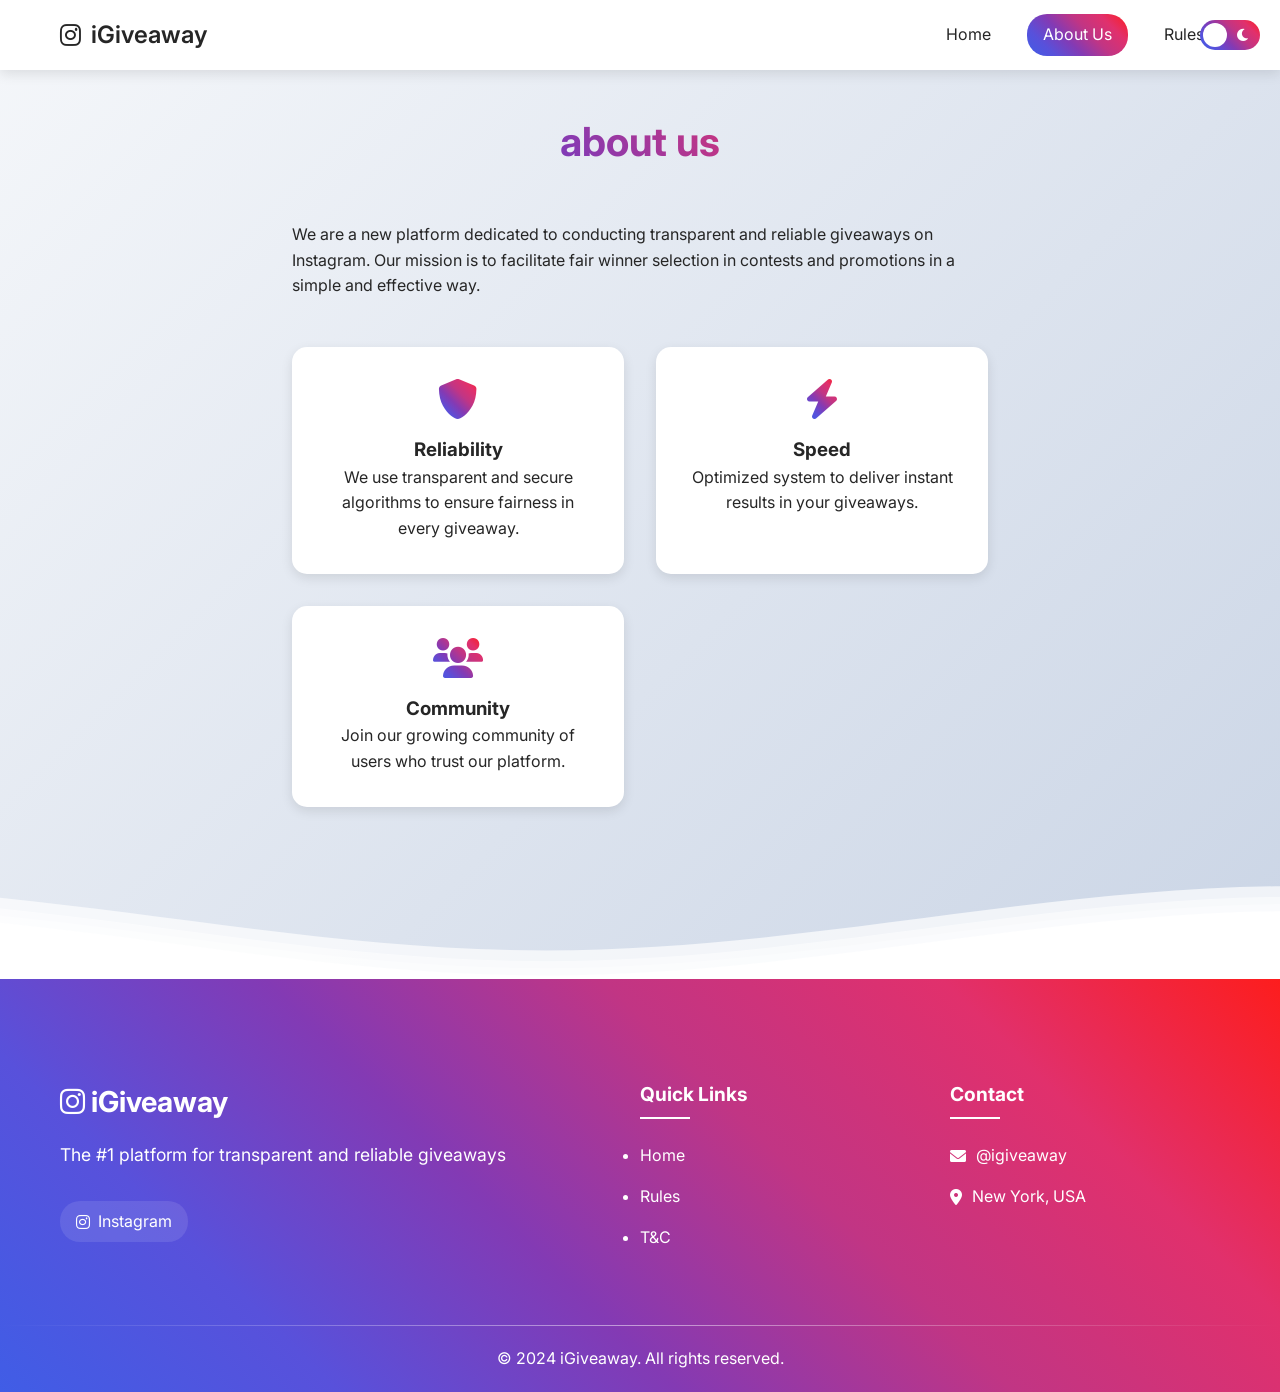
==== about.html @ 2899db37 "Add files via upload" ====
<!DOCTYPE html>
<html lang="en">
<head>
    <meta charset="UTF-8">
    <meta name="viewport" content="width=device-width, initial-scale=1.0">
    <title>About Us - iGiveaway</title>
    <link rel="stylesheet" href="index.css">
    <link href="https://fonts.googleapis.com/css2?family=Inter:wght@400;600;700&display=swap" rel="stylesheet">
    <link rel="stylesheet" href="https://cdnjs.cloudflare.com/ajax/libs/font-awesome/6.0.0/css/all.min.css">
</head>
<body>
    <header class="main-header">
        <nav>
            <div class="logo">
                <i class="fab fa-instagram"></i>
                <span>iGiveaway</span>
            </div>
            <div class="nav-links">
                <a href="index.html">Home</a>
                <a href="about.html" class="active">About Us</a>
                <a href="rules.html">Rules</a>
            </div>
            <div class="theme-switch">
                <input type="checkbox" id="theme-toggle">
                <label for="theme-toggle" class="switch">
                    <i class="fas fa-sun"></i>
                    <i class="fas fa-moon"></i>
                </label>
            </div>
        </nav>
    </header>

    <div class="container">
        <main>
            <h1>About Us</h1>
            <div class="about-content">
                <p>We are a new platform dedicated to conducting transparent and reliable giveaways on Instagram. Our mission is to facilitate fair winner selection in contests and promotions in a simple and effective way.</p>
                
                <div class="features">
                    <div class="feature-card">
                        <i class="fas fa-shield-alt"></i>
                        <h3>Reliability</h3>
                        <p>We use transparent and secure algorithms to ensure fairness in every giveaway.</p>
                    </div>
                    
                    <div class="feature-card">
                        <i class="fas fa-bolt"></i>
                        <h3>Speed</h3>
                        <p>Optimized system to deliver instant results in your giveaways.</p>
                    </div>
                    
                    <div class="feature-card">
                        <i class="fas fa-users"></i>
                        <h3>Community</h3>
                        <p>Join our growing community of users who trust our platform.</p>
                    </div>
                </div>
            </div>
        </main>
    </div>

    <footer class="main-footer">
        <div class="footer-waves">
            <svg class="waves" xmlns="http://www.w3.org/2000/svg" viewBox="0 24 150 28" preserveAspectRatio="none">
                <defs>
                    <path id="wave" d="M-160 44c30 0 58-18 88-18s 58 18 88 18 58-18 88-18 58 18 88 18 v44h-352z" />
                </defs>
                <g class="parallax">
                    <use href="#wave" x="48" y="0" fill="rgba(255,255,255,0.7" />
                    <use href="#wave" x="48" y="3" fill="rgba(255,255,255,0.5)" />
                    <use href="#wave" x="48" y="5" fill="rgba(255,255,255,0.3)" />
                    <use href="#wave" x="48" y="7" fill="#fff" />
                </g>
            </svg>
        </div>
        
        <div class="footer-content">
            <div class="footer-section brand">
                <h3><i class="fab fa-instagram"></i> iGiveaway</h3>
                <p>The #1 platform for transparent and reliable giveaways</p>
                <div class="social-links">
                    <a href="https://www.instagram.com/igiveaway" class="social-btn" target="_blank">
                        <i class="fab fa-instagram"></i>
                        <span>Instagram</span>
                    </a>
                </div>
            </div>
            
            <div class="footer-section links">
                <h4>Quick Links</h4>
                <ul>
                    <li><a href="index.html">Home</a></li>
                    <li><a href="rules.html">Rules</a></li>
                    <li><a href="t&c.html">T&C</a></li>
                </ul>
            </div>
            
            <div class="footer-section contact">
                <h4>Contact</h4>
                <div class="contact-info">
                    <p><i class="fas fa-envelope"></i> @igiveaway</p>
                    <p><i class="fas fa-map-marker-alt"></i> New York, USA</p>
                </div>
            </div>
        </div>
        
        <div class="footer-bottom">
            <div class="footer-border"></div>
            <p>&copy; 2024 iGiveaway. All rights reserved.</p>
        </div>
    </footer>
    <script src="index.js"></script>
</body>
</html>
---- index.css ----
:root {
    /* Modo claro */
    --primary-gradient: linear-gradient(45deg, #405DE6, #5851DB, #833AB4, #C13584, #E1306C, #FD1D1D);
    --secondary-gradient: linear-gradient(45deg, #833AB4, #C13584, #E1306C);
    --background-color: #FAFAFA;
    --card-background: #FFFFFF;
    --text-color: #262626;
    --shadow: 0 4px 12px rgba(0, 0, 0, 0.1);
    --card-hover: rgba(0, 0, 0, 0.03);
    --border-color: #e1e1e1;
    --gradient-bg: linear-gradient(135deg, #f5f7fa 0%, #c3cfe2 100%);
    --success-color: #4CAF50;
    --error-color: #f44336;
    --header-height: 70px;
}

[data-theme="dark"] {
    --primary-gradient: linear-gradient(45deg, #405DE6, #833AB4, #C13584);
    --secondary-gradient: linear-gradient(45deg, #405DE6, #833AB4);
    --background-color: #121212;
    --card-background: #1E1E1E;
    --text-color: #FFFFFF;
    --shadow: 0 4px 12px rgba(0, 0, 0, 0.3);
    --card-hover: rgba(255, 255, 255, 0.05);
    --border-color: #333333;
    --gradient-bg: linear-gradient(135deg, #1a1a1a 0%, #2d3436 100%);
    --success-color: #81c784;
    --error-color: #e57373;
}

* {
    margin: 0;
    padding: 0;
    box-sizing: border-box;
    transition: background-color 0.3s, color 0.3s, border-color 0.3s, box-shadow 0.3s;
}

body {
    font-family: 'Inter', sans-serif;
    background-color: var(--background-color);
    color: var(--text-color);
    line-height: 1.6;
    transition: background-color 0.3s, color 0.3s;
    background: var(--gradient-bg);
    min-height: 100vh;
    position: relative;
    padding-top: var(--header-height);
}

.container {
    max-width: 800px;
    margin: 0 auto;
    padding: 40px 20px;
}

.logo {
    display: flex;
    align-items: center;
    gap: 10px;
    font-size: 1.5rem;
    font-weight: 600;
    color: var(--text-color);
    transition: color var(--transition-speed) ease;
}

.logo i,
.logo span {
    color: var(--text-color);
    transition: color var(--transition-speed) ease;
}

h1 {
    text-align: center;
    font-size: 2.5rem;
    margin-bottom: 1rem;
    text-transform: lowercase;
    background: var(--primary-gradient);
    -webkit-background-clip: text;
    color: transparent;
}

.subtitle {
    text-align: center;
    margin-bottom: 3rem;
    font-size: 1.1rem;
    color: var(--text-color);
}

/* Estilos para los pasos */
.steps {
    display: flex;
    flex-direction: column;
    gap: 1rem;
    margin-bottom: 3rem;
}

.step {
    display: flex;
    align-items: center;
    gap: 1rem;
    background: var(--card-background);
    padding: 1.5rem;
    border-radius: 12px;
    box-shadow: var(--shadow);
    transition: transform 0.3s;
}

.step:hover {
    transform: translateY(-3px);
}

.step-number {
    background: var(--primary-gradient);
    color: white;
    width: 30px;
    height: 30px;
    display: flex;
    align-items: center;
    justify-content: center;
    border-radius: 50%;
    font-weight: bold;
}

/* Estilos para el formulario */
.form-section {
    margin: 2rem 0;
}

.form-container {
    background: var(--card-background);
    border-radius: 20px;
    box-shadow: var(--shadow);
    padding: 2rem;
    max-width: 600px;
    margin: 0 auto;
    border: 1px solid var(--border-color);
}

.form-header {
    text-align: center;
    margin-bottom: 2rem;
}

.form-header i {
    font-size: 3rem;
    background: var(--primary-gradient);
    -webkit-background-clip: text;
    -webkit-text-fill-color: transparent;
    margin-bottom: 1rem;
}

.form-header h2 {
    font-size: 1.5rem;
    color: var(--text-color);
    margin: 0;
}

.input-group {
    margin-bottom: 1.5rem;
}

.input-field {
    display: flex;
    flex-direction: column;
    gap: 0.5rem;
}

.input-field label {
    font-size: 0.9rem;
    font-weight: 600;
    color: var(--text-color);
}

.input-field input {
    padding: 1rem;
    border: 2px solid var(--border-color);
    border-radius: 12px;
    font-size: 1rem;
    background: var(--card-background);
    color: var(--text-color);
    transition: all 0.3s ease;
}

.input-field input:focus {
    outline: none;
    border-color: #405DE6;
    box-shadow: 0 0 0 4px rgba(64, 93, 230, 0.1);
}

.input-field input::placeholder {
    color: #999;
}

.input-hint {
    font-size: 0.8rem;
    color: #666;
}

.submit-btn {
    width: 100%;
    padding: 1rem;
    border: none;
    border-radius: 12px;
    background: var(--primary-gradient);
    color: white;
    font-size: 1rem;
    font-weight: 600;
    cursor: pointer;
    display: flex;
    align-items: center;
    justify-content: center;
    gap: 0.5rem;
    transition: all 0.3s ease;
}

.submit-btn:hover {
    transform: translateY(-2px);
    box-shadow: 0 4px 15px rgba(0, 0, 0, 0.2);
}

.submit-btn:active {
    transform: translateY(0);
}

.submit-btn i {
    transition: transform 0.3s ease;
}

.submit-btn:hover i {
    transform: translateX(5px);
}

.submit-btn.loading {
    opacity: 0.7;
    cursor: not-allowed;
}

.submit-btn.success {
    background: var(--success-color);
}

.submit-btn.error {
    background: var(--error-color);
}

/* Animación de error */
@keyframes shake {
    0%, 100% { transform: translateX(0); }
    25% { transform: translateX(-10px); }
    75% { transform: translateX(10px); }
}

.input-field.error input {
    border-color: var(--error-color);
    animation: shake 0.5s;
}

/* Responsive */
@media (max-width: 768px) {
    .form-container {
        padding: 1.5rem;
        margin: 0 1rem;
    }

    .form-header i {
        font-size: 2.5rem;
    }

    .form-header h2 {
        font-size: 1.2rem;
    }
}

.change-link {
    color: #405DE6;
    text-decoration: none;
    transition: color 0.3s;
}

.change-link:hover {
    color: #833AB4;
}

.sharing-status {
    margin-left: auto;
    display: flex;
    align-items: center;
    gap: 0.5rem;
}

.form-footer {
    margin-top: 2rem;
    padding-top: 1rem;
    border-top: 1px solid #eee;
    display: flex;
    align-items: center;
    gap: 1rem;
    font-size: 0.9rem;
    color: var(--gray);
}

/* Estilos para la sección de comentarios */
.comments-section {
    text-align: center;
    margin-top: 3rem;
}

.load-comments-btn {
    background: var(--primary-gradient);
    color: white;
    border: none;
    padding: 1rem 2rem;
    border-radius: 12px;
    cursor: pointer;
    font-size: 1.2rem;
    width: 100%;
    max-width: 300px;
    margin: 0 auto;
    display: block;
    transition: transform 0.2s, box-shadow 0.2s;
}

.load-comments-btn:hover {
    transform: translateY(-2px);
    box-shadow: 0 6px 20px rgba(0, 0, 0, 0.2);
}

.load-comments-btn:disabled {
    opacity: 0.7;
    cursor: not-allowed;
}

.comments-limit {
    margin-top: 1rem;
    color: var(--text-color);
    opacity: 0.8;
}

/* Estilos del Header */
.main-header {
    position: fixed;
    top: 0;
    left: 0;
    right: 0;
    height: var(--header-height);
    background: var(--card-background);
    box-shadow: var(--shadow);
    z-index: 1000;
}

.main-header nav {
    max-width: 1200px;
    margin: 0 auto;
    display: flex;
    justify-content: space-between;
    align-items: center;
    height: 100%;
    padding: 0 20px;
}

.nav-links {
    display: flex;
    gap: 20px;
}

.nav-links a {
    color: var(--text-color);
    text-decoration: none;
    padding: 8px 16px;
    border-radius: 20px;
    transition: 0.3s;
}

.nav-links a.active,
.nav-links a:hover {
    background: var(--primary-gradient);
    color: white;
}

/* Estilos del Footer */
.main-footer {
    background: var(--primary-gradient);
    color: white;
    position: relative;
    padding: 100px 0 20px;
    margin-top: 100px;
}

.footer-waves {
    position: absolute;
    top: -100px;
    left: 0;
    width: 100%;
    height: 100px;
    overflow: hidden;
}

.waves {
    position: absolute;
    width: 100%;
    height: 100px;
}

.parallax > use {
    animation: wave 25s cubic-bezier(.55,.5,.45,.5) infinite;
}

.parallax > use:nth-child(1) {
    animation-delay: -2s;
    animation-duration: 7s;
}
.parallax > use:nth-child(2) {
    animation-delay: -3s;
    animation-duration: 10s;
}
.parallax > use:nth-child(3) {
    animation-delay: -4s;
    animation-duration: 13s;
}
.parallax > use:nth-child(4) {
    animation-delay: -5s;
    animation-duration: 20s;
}

@keyframes wave {
    0% { transform: translate3d(-90px,0,0); }
    100% { transform: translate3d(85px,0,0); }
}

.footer-content {
    max-width: 1200px;
    margin: 0 auto;
    display: grid;
    grid-template-columns: 2fr 1fr 1fr;
    gap: 40px;
    padding: 0 20px;
}

.footer-section.brand h3 {
    font-size: 1.8rem;
    margin-bottom: 1rem;
    color: white;
}

.footer-section.brand p {
    margin-bottom: 2rem;
    font-size: 1.1rem;
}

.social-links {
    display: flex;
    gap: 15px;
    flex-wrap: wrap;
}

.social-btn {
    display: flex;
    align-items: center;
    gap: 8px;
    padding: 8px 16px;
    background: rgba(255, 255, 255, 0.1);
    border-radius: 20px;
    color: white;
    text-decoration: none;
    transition: 0.3s;
}

.social-btn:hover {
    background: rgba(255, 255, 255, 0.2);
    transform: translateY(-3px);
}

.footer-section h4 {
    font-size: 1.2rem;
    margin-bottom: 1.5rem;
    position: relative;
    padding-bottom: 10px;
}

.footer-section h4::after {
    content: '';
    position: absolute;
    left: 0;
    bottom: 0;
    width: 50px;
    height: 2px;
    background: white;
}

.footer-section.links ul li {
    margin-bottom: 15px;
}

.footer-section.links ul a {
    color: white;
    text-decoration: none;
    transition: 0.3s;
    display: inline-block;
}

.footer-section.links ul a:hover {
    transform: translateX(5px);
}

.contact-info p {
    display: flex;
    align-items: center;
    gap: 10px;
    margin-bottom: 15px;
}

.footer-bottom {
    text-align: center;
    margin-top: 40px;
    padding-top: 20px;
    position: relative;
}

.footer-border {
    height: 1px;
    background: linear-gradient(to right, transparent, rgba(255,255,255,0.5), transparent);
    margin-bottom: 20px;
}

/* Estilos del switch de tema */
.theme-switch {
    position: fixed;
    top: 20px;
    right: 20px;
    z-index: 1000;
}

.switch {
    width: 60px;
    height: 30px;
    background: var(--primary-gradient);
    border-radius: 30px;
    padding: 4px;
    position: relative;
    cursor: pointer;
    display: flex;
    justify-content: space-between;
    align-items: center;
}

.switch i {
    color: white;
    font-size: 14px;
    padding: 0 6px;
}

.switch::before {
    content: '';
    position: absolute;
    width: 24px;
    height: 24px;
    background: white;
    border-radius: 50%;
    top: 3px;
    left: 3px;
    transition: 0.3s;
}

#theme-toggle {
    display: none;
}

#theme-toggle:checked + .switch::before {
    transform: translateX(30px);
}

/* Estilos para las opciones de filtrado */
.filter-section {
    background: var(--card-background);
    border-radius: 20px;
    padding: 2rem;
    margin: 2rem 0;
    box-shadow: var(--shadow);
}

.filter-section h2 {
    color: var(--text-color);
    margin-bottom: 1.5rem;
    font-size: 1.5rem;
    display: flex;
    align-items: center;
    gap: 0.5rem;
}

.filter-options {
    display: flex;
    flex-direction: column;
    gap: 1.5rem;
}

.filter-group {
    background: var(--card-hover);
    padding: 1.2rem;
    border-radius: 12px;
    transition: all 0.3s ease;
}

.filter-group:hover {
    transform: translateX(5px);
}

.checkbox-container {
    display: flex;
    align-items: center;
    gap: 1rem;
    cursor: pointer;
    user-select: none;
}

.filter-label {
    display: flex;
    align-items: center;
    gap: 0.8rem;
    font-weight: 500;
}

.filter-label i {
    font-size: 1.2rem;
    background: var(--primary-gradient);
    -webkit-background-clip: text;
    -webkit-text-fill-color: transparent;
}

.mentions-config {
    margin-top: 1rem;
    padding-top: 1rem;
    border-top: 1px solid var(--border-color);
    transition: all 0.3s ease;
}

.counter-input {
    display: flex;
    align-items: center;
    gap: 0.5rem;
    background: var(--card-background);
    padding: 0.3rem;
    border-radius: 8px;
    border: 1px solid var(--border-color);
    width: fit-content;
}

.counter-btn {
    width: 30px;
    height: 30px;
    border-radius: 6px;
    border: none;
    background: var(--primary-gradient);
    color: white;
    cursor: pointer;
    display: flex;
    align-items: center;
    justify-content: center;
    font-size: 1.2rem;
    transition: transform 0.2s;
}

.counter-btn:hover {
    transform: scale(1.1);
}

.counter-input input {
    width: 50px;
    text-align: center;
    border: none;
    background: transparent;
    color: var(--text-color);
    font-size: 1rem;
    padding: 0.5rem;
}

.counter-input input::-webkit-inner-spin-button,
.counter-input input::-webkit-outer-spin-button {
    -webkit-appearance: none;
    margin: 0;
}

.winners-section {
    display: flex;
    align-items: center;
    justify-content: space-between;
    flex-wrap: wrap;
    gap: 1rem;
}

/* Estilos para el modal */
.modal {
    display: none;
    position: fixed;
    z-index: 9999;
    left: 0;
    top: 0;
    width: 100%;
    height: 100%;
    background-color: rgba(0,0,0,0.5);
    align-items: center;
    justify-content: center;
}

.modal-content {
    background: var(--card-background);
    padding: 20px;
    border-radius: 20px;
    width: 90%;
    max-width: 500px;
    position: relative;
}

.modal-header {
    display: flex;
    justify-content: space-between;
    align-items: center;
    margin-bottom: 20px;
}

.close-modal {
    font-size: 28px;
    font-weight: bold;
    cursor: pointer;
    background: none;
    border: none;
    color: var(--text-color);
}

.close-modal:hover {
    color: var(--error-color);
}

.modal-body {
    padding: 2rem;
}

.premium-features ul {
    list-style: none;
    padding: 0;
    margin: 1rem 0;
}

.premium-features li {
    display: flex;
    align-items: center;
    gap: 0.5rem;
    margin-bottom: 0.5rem;
}

.premium-features i {
    color: #4CAF50;
}

.payment-options {
    margin: 2rem 0;
}

.price-card {
    text-align: center;
    padding: 2rem;
    border: 2px solid var(--border-color);
    border-radius: 12px;
}

.price {
    font-size: 2rem;
    font-weight: bold;
    margin: 1rem 0;
}

.payment-btn {
    background: var(--primary-gradient);
    color: white;
    border: none;
    padding: 1rem 2rem;
    border-radius: 30px;
    cursor: pointer;
    font-weight: bold;
    transition: transform 0.3s;
}

.payment-btn:hover {
    transform: translateY(-2px);
}

.code-section {
    margin-top: 2rem;
    text-align: center;
}

.code-input {
    display: flex;
    gap: 0.5rem;
    margin-top: 1rem;
}

.code-input input {
    flex: 1;
    padding: 0.8rem;
    border: 1px solid var(--border-color);
    border-radius: 8px;
}

#validateCode {
    padding: 0.8rem 1.5rem;
    background: var(--secondary-gradient);
    color: white;
    border: none;
    border-radius: 8px;
    cursor: pointer;
}

@keyframes modalSlideIn {
    from {
        transform: translateY(-100px);
        opacity: 0;
    }
    to {
        transform: translateY(0);
        opacity: 1;
    }
}

/* Agregar estos estilos para el contador de ganadores */
.winners-count-label {
    display: flex;
    align-items: center;
    gap: 1rem;
    margin-top: 1rem;
}

.winners-input {
    display: flex;
    align-items: center;
    gap: 0.5rem;
}

.winner-btn {
    width: 30px;
    height: 30px;
    border-radius: 50%;
    border: none;
    background: var(--primary-gradient);
    color: white;
    cursor: pointer;
    display: flex;
    align-items: center;
    justify-content: center;
    font-size: 1.2rem;
    transition: transform 0.2s;
}

.winner-btn:hover {
    transform: scale(1.1);
}

#winnersCount {
    width: 50px;
    text-align: center;
    padding: 0.5rem;
    border: 1px solid var(--border-color);
    border-radius: 8px;
    font-size: 1rem;
}

/* Actualizar estilos del modal */
.modal-content {
    max-width: 500px;
    width: 90%;
    margin: 2rem auto;
    background: var(--card-background);
    border-radius: 20px;
    box-shadow: var(--shadow);
}

.code-input {
    display: flex;
    gap: 0.5rem;
    margin-top: 1rem;
}

.code-input input {
    flex: 1;
    padding: 0.8rem;
    border: 1px solid var(--border-color);
    border-radius: 8px;
    background: var(--card-background);
    color: var(--text-color);
}

.code-input input.error {
    border-color: var(--error-color);
    animation: shake 0.5s;
}

.demo-section {
    margin-top: 2rem;
    text-align: center;
    padding: 1.5rem;
    background: linear-gradient(145deg, rgba(255,255,255,0.1), rgba(255,255,255,0.05));
    border-radius: 12px;
    border: 1px solid rgba(255,255,255,0.1);
}

.demo-title {
    font-size: 1.2rem;
    font-weight: 600;
    margin-bottom: 1rem;
    color: var(--text-primary);
}

.demo-container {
    display: flex;
    flex-direction: column;
    align-items: center;
    gap: 0.5rem;
}

.demo-btn {
    display: flex;
    align-items: center;
    gap: 0.8rem;
    padding: 0.8rem 1.5rem;
    background: var(--primary-gradient);
    border-radius: 25px;
    color: white;
    text-decoration: none;
    font-weight: 600;
    transition: transform 0.2s, box-shadow 0.2s;
}

.demo-btn:hover {
    transform: translateY(-2px);
    box-shadow: var(--shadow);
}

.demo-btn i {
    font-size: 1.1rem;
}

/* Estilos para la página Nosotros */
.about-content {
    max-width: 800px;
    margin: 0 auto;
    padding: 2rem;
}

.features {
    display: grid;
    grid-template-columns: repeat(auto-fit, minmax(250px, 1fr));
    gap: 2rem;
    margin-top: 3rem;
}

.feature-card {
    background: var(--card-background);
    padding: 2rem;
    border-radius: 15px;
    text-align: center;
    box-shadow: var(--shadow);
    transition: transform 0.3s;
}

.feature-card:hover {
    transform: translateY(-5px);
}

.feature-card i {
    font-size: 2.5rem;
    background: var(--primary-gradient);
    -webkit-background-clip: text;
    -webkit-text-fill-color: transparent;
    margin-bottom: 1rem;
}

/* Estilos para la página de Reglas */
.rules-content {
    display: grid;
    grid-template-columns: repeat(auto-fit, minmax(300px, 1fr));
    gap: 2rem;
    padding: 2rem;
}

.rule-card {
    background: var(--card-background);
    padding: 2rem;
    border-radius: 15px;
    box-shadow: var(--shadow);
}

.rule-card h3 {
    display: flex;
    align-items: center;
    gap: 0.5rem;
    margin-bottom: 1.5rem;
    color: var(--text-color);
}

.rule-card h3 i {
    background: var(--primary-gradient);
    -webkit-background-clip: text;
    -webkit-text-fill-color: transparent;
}

.rule-card ul {
    list-style: none;
    padding: 0;
}

.rule-card ul li {
    margin-bottom: 1rem;
    padding-left: 1.5rem;
    position: relative;
}

.rule-card ul li::before {
    content: '•';
    position: absolute;
    left: 0;
    color: var(--text-color);
}

/* Estilos para la página de Términos y Condiciones */
.terms-content {
    max-width: 800px;
    margin: 0 auto;
    padding: 2rem;
}

.terms-section {
    margin-bottom: 3rem;
}

.terms-section h2 {
    color: var(--text-color);
    margin-bottom: 1rem;
    font-size: 1.5rem;
}

.terms-section p {
    line-height: 1.8;
    color: var(--text-color);
}

/* Estilos responsive para el header */
@media (max-width: 768px) {
    .main-header nav {
        padding: 0 10px;
        flex-wrap: wrap;
    }

    .nav-links {
        order: 3;
        width: 100%;
        justify-content: center;
        padding: 10px 0;
        gap: 10px;
    }

    .nav-links a {
        padding: 5px 10px;
        font-size: 14px;
    }

    .theme-switch {
        position: static;
        margin-left: auto;
    }

    .main-header {
        height: auto;
    }

    body {
        padding-top: calc(var(--header-height) + 40px);
    }
}

/* Estilos responsive para el footer */
@media (max-width: 768px) {
    .footer-content {
        grid-template-columns: 1fr;
        gap: 30px;
        padding: 0 15px;
    }

    .footer-section {
        text-align: center;
    }

    .footer-section h4::after {
        left: 50%;
        transform: translateX(-50%);
    }

    .social-links {
        justify-content: center;
    }

    .contact-info p {
        justify-content: center;
    }

    .footer-section.links ul {
        display: flex;
        flex-direction: column;
        align-items: center;
    }

    .main-footer {
        padding: 60px 0 20px;
    }

    .footer-waves {
        height: 50px;
        top: -50px;
    }

    .waves {
        height: 50px;
    }
}

/* Ajustes adicionales para pantallas muy pequeñas */
@media (max-width: 480px) {
    .nav-links a {
        font-size: 12px;
        padding: 4px 8px;
    }

    .logo {
        font-size: 1.2rem;
    }

    .switch {
        width: 50px;
        height: 25px;
    }

    .switch::before {
        width: 20px;
        height: 20px;
    }

    #theme-toggle:checked + .switch::before {
        transform: translateX(25px);
    }
}
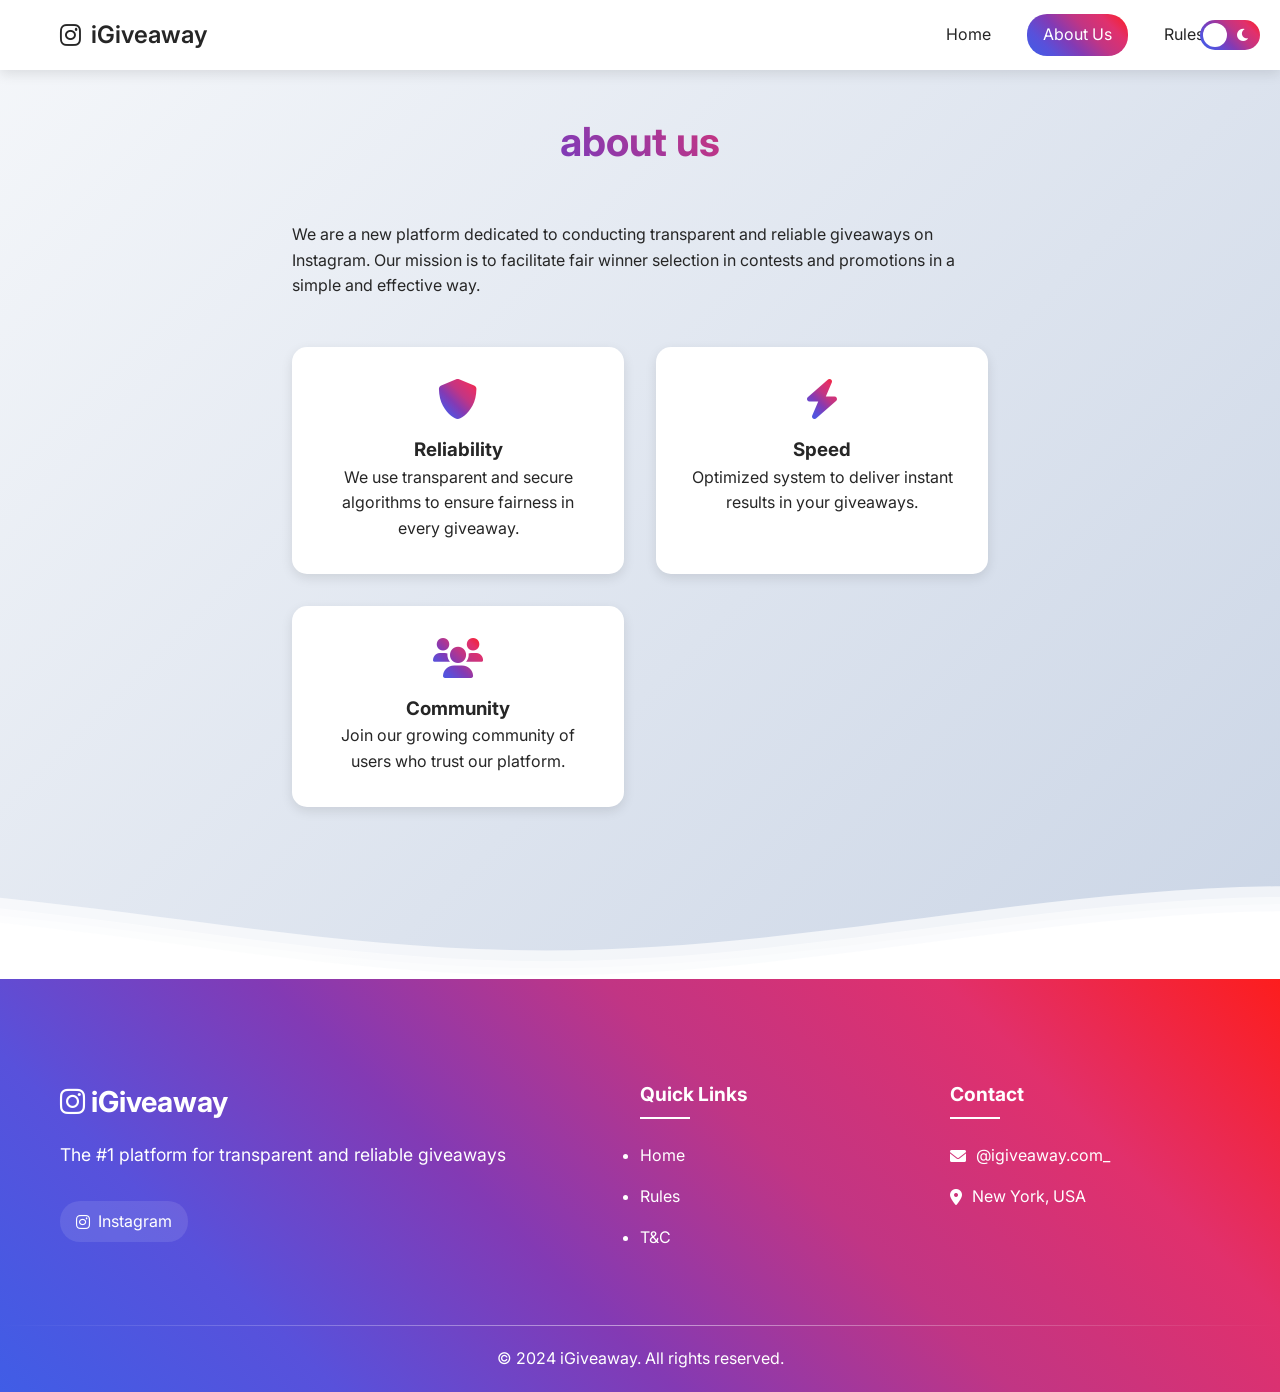
==== commit 641bca84: "Add files via upload" ====
--- a/about.html
+++ b/about.html
@@ -79,7 +79,7 @@
                 <h3><i class="fab fa-instagram"></i> iGiveaway</h3>
                 <p>The #1 platform for transparent and reliable giveaways</p>
                 <div class="social-links">
-                    <a href="https://www.instagram.com/igiveaway" class="social-btn" target="_blank">
+                    <a href="https://www.instagram.com/igiveaway.com_" class="social-btn" target="_blank">
                         <i class="fab fa-instagram"></i>
                         <span>Instagram</span>
                     </a>
@@ -98,7 +98,7 @@
             <div class="footer-section contact">
                 <h4>Contact</h4>
                 <div class="contact-info">
-                    <p><i class="fas fa-envelope"></i> @igiveaway</p>
+                    <p><i class="fas fa-envelope"></i> @igiveaway.com_</p>
                     <p><i class="fas fa-map-marker-alt"></i> New York, USA</p>
                 </div>
             </div>
--- a/index.css
+++ b/index.css
@@ -697,8 +697,8 @@
     width: 100%;
     height: 100%;
     background-color: rgba(0,0,0,0.5);
-    align-items: center;
-    justify-content: center;
+    overflow-y: auto;
+    padding: 20px;
 }
 
 .modal-content {
@@ -708,6 +708,8 @@
     width: 90%;
     max-width: 500px;
     position: relative;
+    margin: 20px auto;
+    transform: none;
 }
 
 .modal-header {
@@ -792,10 +794,12 @@
     display: flex;
     gap: 0.5rem;
     margin-top: 1rem;
+    flex-wrap: wrap;
 }
 
 .code-input input {
     flex: 1;
+    min-width: 200px;
     padding: 0.8rem;
     border: 1px solid var(--border-color);
     border-radius: 8px;
@@ -808,6 +812,7 @@
     border: none;
     border-radius: 8px;
     cursor: pointer;
+    width: 100%;
 }
 
 @keyframes modalSlideIn {
@@ -1146,3 +1151,37 @@
         transform: translateX(25px);
     }
 }
+
+/* Ajustes responsive para el modal */
+@media (max-width: 768px) {
+    .modal {
+        align-items: flex-start;
+        padding: 10px;
+    }
+
+    .modal-content {
+        margin: 10px auto;
+        width: 95%;
+        padding: 15px;
+    }
+
+    .modal-body {
+        padding: 1rem;
+    }
+}
+
+/* Ajustes responsive para el input de código */
+@media (max-width: 768px) {
+    .code-input {
+        flex-direction: column;
+        width: 100%;
+    }
+
+    .code-input input {
+        width: 100%;
+    }
+
+    #validateCode {
+        margin-top: 0.5rem;
+    }
+}
